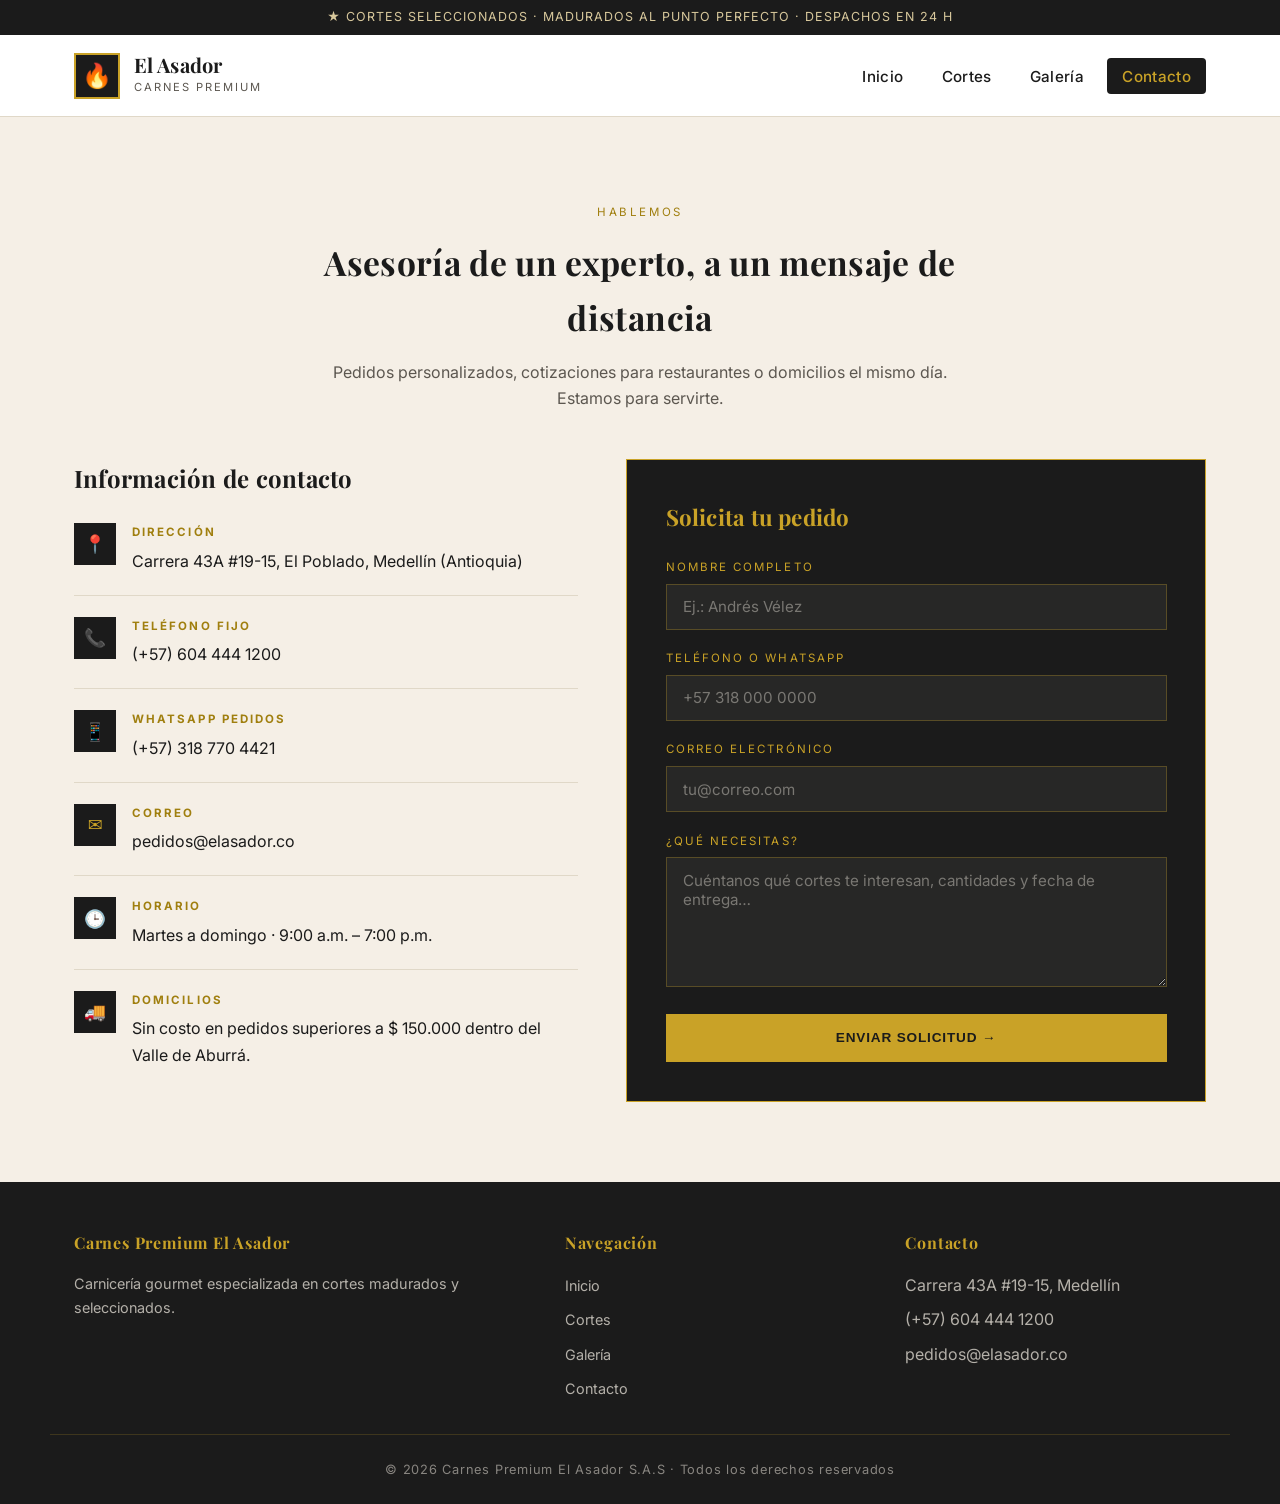
==== contacto.html @ 53019d3c "feat(contacto): agrega página de contacto con datos y formulario" ====
<!doctype html>
<html lang="es-CO">
  <head>
    <meta charset="utf-8" />
    <meta name="viewport" content="width=device-width, initial-scale=1.0" />
    <meta
      name="description"
      content="Contáctanos en Carnes Premium El Asador: dirección, teléfonos, correo y formulario para pedidos."
    />
    <title>Contacto · Carnes Premium El Asador</title>
    <link rel="preconnect" href="https://fonts.googleapis.com" />
    <link rel="preconnect" href="https://fonts.gstatic.com" crossorigin />
    <link
      rel="stylesheet"
      href="https://fonts.googleapis.com/css2?family=Inter:wght@400;500;600;700&family=Playfair+Display:wght@500;700&display=swap"
    />
    <link rel="stylesheet" href="css/styles.css" />
  </head>
  <body>
    <div class="barra-superior">★ Cortes seleccionados · Madurados al punto perfecto · Despachos en 24 h</div>

    <header class="encabezado">
      <div class="contenedor">
        <a class="marca" href="index.html">
          <span class="logo">🔥</span>
          <div>
            <h1>El Asador</h1>
            <p>Carnes Premium</p>
          </div>
        </a>
        <nav>
          <ul class="menu">
            <li><a href="index.html">Inicio</a></li>
            <li><a href="productos.html">Cortes</a></li>
            <li><a href="galeria.html">Galería</a></li>
            <li><a class="activo" href="contacto.html">Contacto</a></li>
          </ul>
        </nav>
      </div>
    </header>

    <section class="seccion">
      <div class="contenedor">
        <div class="seccion-encabezado">
          <span class="pretitulo">Hablemos</span>
          <h2>Asesoría de un experto, a un mensaje de distancia</h2>
          <p>
            Pedidos personalizados, cotizaciones para restaurantes o domicilios el mismo día.
            Estamos para servirte.
          </p>
        </div>

        <div class="contacto-grid">
          <div class="contacto-info">
            <h3>Información de contacto</h3>
            <ul>
              <li>
                <span class="icono">📍</span>
                <div>
                  <strong>Dirección</strong>
                  <span>Carrera 43A #19-15, El Poblado, Medellín (Antioquia)</span>
                </div>
              </li>
              <li>
                <span class="icono">📞</span>
                <div>
                  <strong>Teléfono fijo</strong>
                  <span>(+57) 604 444 1200</span>
                </div>
              </li>
              <li>
                <span class="icono">📱</span>
                <div>
                  <strong>WhatsApp pedidos</strong>
                  <span>(+57) 318 770 4421</span>
                </div>
              </li>
              <li>
                <span class="icono">✉️</span>
                <div>
                  <strong>Correo</strong>
                  <span>pedidos@elasador.co</span>
                </div>
              </li>
              <li>
                <span class="icono">🕒</span>
                <div>
                  <strong>Horario</strong>
                  <span>Martes a domingo · 9:00 a.m. – 7:00 p.m.</span>
                </div>
              </li>
              <li>
                <span class="icono">🚚</span>
                <div>
                  <strong>Domicilios</strong>
                  <span>Sin costo en pedidos superiores a $ 150.000 dentro del Valle de Aburrá.</span>
                </div>
              </li>
            </ul>
          </div>

          <form
            class="formulario"
            onsubmit="event.preventDefault(); alert('¡Gracias! Tu mensaje fue enviado. Te responderemos pronto.');"
          >
            <h3>Solicita tu pedido</h3>

            <label for="nombre">Nombre completo</label>
            <input id="nombre" type="text" placeholder="Ej.: Andrés Vélez" required />

            <label for="telefono">Teléfono o WhatsApp</label>
            <input id="telefono" type="tel" placeholder="+57 318 000 0000" required />

            <label for="correo">Correo electrónico</label>
            <input id="correo" type="email" placeholder="tu@correo.com" required />

            <label for="mensaje">¿Qué necesitas?</label>
            <textarea
              id="mensaje"
              placeholder="Cuéntanos qué cortes te interesan, cantidades y fecha de entrega…"
              required
            ></textarea>

            <button type="submit" class="boton" style="width: 100%; padding: 1.05rem">
              Enviar solicitud →
            </button>
          </form>
        </div>
      </div>
    </section>

    <footer class="pie">
      <div class="contenedor">
        <div>
          <h4>Carnes Premium El Asador</h4>
          <p style="font-size: 0.9rem">
            Carnicería gourmet especializada en cortes madurados y seleccionados.
          </p>
        </div>
        <div>
          <h4>Navegación</h4>
          <ul>
            <li><a href="index.html">Inicio</a></li>
            <li><a href="productos.html">Cortes</a></li>
            <li><a href="galeria.html">Galería</a></li>
            <li><a href="contacto.html">Contacto</a></li>
          </ul>
        </div>
        <div>
          <h4>Contacto</h4>
          <ul>
            <li>Carrera 43A #19-15, Medellín</li>
            <li>(+57) 604 444 1200</li>
            <li>pedidos@elasador.co</li>
          </ul>
        </div>
      </div>
      <p class="copy">© 2026 Carnes Premium El Asador S.A.S · Todos los derechos reservados</p>
    </footer>
  </body>
</html>
---- css/styles.css ----
/* Carnes Premium El Asador
 * Hoja de estilos principal — paleta carbón + dorado + crema.
 */

:root {
  --color-primario: #C9A227;        /* dorado / amber */
  --color-primario-oscuro: #A07F0F;
  --color-acento: #E63946;          /* rojo brasa */
  --color-fondo: #F5EFE6;           /* crema cálida */
  --color-superficie: #FFFFFF;
  --color-carbon: #1B1B1B;          /* casi negro */
  --color-carbon-2: #2D2A26;
  --color-texto: #1B1B1B;
  --color-texto-suave: #5C5750;
  --color-borde: #E0D8C8;
  --sombra: 0 4px 12px rgba(27, 27, 27, 0.08);
  --sombra-fuerte: 0 14px 30px rgba(27, 27, 27, 0.18);
  --radio: 4px;
  --fuente-titulo: "Playfair Display", "Times New Roman", serif;
  --fuente-cuerpo: "Inter", "Segoe UI", system-ui, sans-serif;
}

* {
  box-sizing: border-box;
  margin: 0;
  padding: 0;
}

html,
body {
  font-family: var(--fuente-cuerpo);
  color: var(--color-texto);
  background-color: var(--color-fondo);
  line-height: 1.65;
}

a {
  color: var(--color-primario-oscuro);
  text-decoration: none;
  transition: color 0.15s ease;
}
a:hover {
  color: var(--color-acento);
}

img {
  max-width: 100%;
  display: block;
}

h1,
h2,
h3 {
  font-family: var(--fuente-titulo);
  letter-spacing: 0.01em;
}

/* ===== Encabezado ===== */
.barra-superior {
  background-color: var(--color-carbon);
  color: #d8c89c;
  padding: 0.45rem 0;
  font-size: 0.78rem;
  text-align: center;
  letter-spacing: 0.08em;
  text-transform: uppercase;
}

.encabezado {
  background-color: var(--color-superficie);
  border-bottom: 1px solid var(--color-borde);
  position: sticky;
  top: 0;
  z-index: 50;
}

.contenedor {
  max-width: 1180px;
  margin: 0 auto;
  padding: 0 1.5rem;
}

.encabezado .contenedor {
  display: flex;
  align-items: center;
  justify-content: space-between;
  padding-top: 1.1rem;
  padding-bottom: 1.1rem;
}

.marca {
  display: flex;
  align-items: center;
  gap: 0.85rem;
  text-decoration: none;
  color: var(--color-texto);
}
.marca .logo {
  width: 46px;
  height: 46px;
  background-color: var(--color-carbon);
  color: var(--color-primario);
  display: grid;
  place-items: center;
  font-size: 1.5rem;
  border: 2px solid var(--color-primario);
}
.marca h1 {
  font-size: 1.25rem;
  line-height: 1.1;
  font-weight: 700;
}
.marca p {
  font-size: 0.7rem;
  color: var(--color-texto-suave);
  text-transform: uppercase;
  letter-spacing: 0.18em;
  margin-top: 2px;
}

.menu {
  display: flex;
  gap: 0.5rem;
  list-style: none;
}
.menu a {
  color: var(--color-texto);
  font-weight: 500;
  font-size: 0.95rem;
  padding: 0.55rem 0.95rem;
  border-radius: var(--radio);
  letter-spacing: 0.02em;
  transition: background-color 0.15s ease, color 0.15s ease;
}
.menu a:hover {
  background-color: var(--color-fondo);
  color: var(--color-acento);
}
.menu a.activo {
  background-color: var(--color-carbon);
  color: var(--color-primario);
}

/* ===== Hero ===== */
.hero {
  background-color: var(--color-carbon);
  background-image:
    radial-gradient(circle at 20% 30%, rgba(201, 162, 39, 0.18), transparent 50%),
    radial-gradient(circle at 80% 70%, rgba(230, 57, 70, 0.12), transparent 50%);
  color: #f5efe6;
  padding: 5.5rem 0;
}
.hero .contenedor {
  display: grid;
  grid-template-columns: 1.1fr 0.9fr;
  gap: 3rem;
  align-items: center;
}
@media (max-width: 820px) {
  .hero .contenedor {
    grid-template-columns: 1fr;
    text-align: center;
  }
}
.hero .etiqueta {
  display: inline-block;
  font-size: 0.72rem;
  letter-spacing: 0.22em;
  text-transform: uppercase;
  color: var(--color-primario);
  border: 1px solid var(--color-primario);
  padding: 0.35rem 0.85rem;
  margin-bottom: 1.2rem;
}
.hero h2 {
  font-size: 3rem;
  line-height: 1.1;
  margin-bottom: 1rem;
}
.hero h2 em {
  color: var(--color-primario);
  font-style: normal;
  font-family: var(--fuente-titulo);
}
.hero p {
  font-size: 1.05rem;
  margin-bottom: 2rem;
  opacity: 0.88;
  max-width: 520px;
}
@media (max-width: 820px) {
  .hero p {
    margin-left: auto;
    margin-right: auto;
  }
}
.hero-tarjeta {
  background-color: rgba(245, 239, 230, 0.06);
  border: 1px solid rgba(201, 162, 39, 0.25);
  padding: 2rem;
  position: relative;
}
.hero-tarjeta::before {
  content: "";
  position: absolute;
  inset: -8px;
  border: 1px solid rgba(201, 162, 39, 0.15);
  pointer-events: none;
}
.hero-tarjeta dt {
  font-size: 0.7rem;
  letter-spacing: 0.18em;
  text-transform: uppercase;
  color: var(--color-primario);
  margin-bottom: 0.3rem;
}
.hero-tarjeta dd {
  font-size: 1.05rem;
  margin-bottom: 1.3rem;
  font-family: var(--fuente-titulo);
}
.hero-tarjeta dd:last-child {
  margin-bottom: 0;
}

.boton {
  display: inline-block;
  background-color: var(--color-primario);
  color: var(--color-carbon);
  padding: 0.95rem 1.8rem;
  font-weight: 600;
  text-decoration: none;
  letter-spacing: 0.06em;
  text-transform: uppercase;
  font-size: 0.85rem;
  border: none;
  cursor: pointer;
  transition: background-color 0.15s ease, color 0.15s ease;
}
.boton:hover {
  background-color: var(--color-fondo);
  color: var(--color-carbon);
}
.boton.secundario {
  background-color: transparent;
  color: var(--color-primario);
  border: 1px solid var(--color-primario);
}
.boton.secundario:hover {
  background-color: var(--color-primario);
  color: var(--color-carbon);
}

/* ===== Secciones ===== */
.seccion {
  padding: 5rem 0;
}
.seccion-encabezado {
  text-align: center;
  max-width: 640px;
  margin: 0 auto 3rem;
}
.seccion-encabezado .pretitulo {
  display: inline-block;
  font-size: 0.72rem;
  letter-spacing: 0.22em;
  text-transform: uppercase;
  color: var(--color-primario-oscuro);
  margin-bottom: 0.8rem;
}
.seccion-encabezado h2 {
  font-size: 2.1rem;
  margin-bottom: 0.8rem;
}
.seccion-encabezado p {
  color: var(--color-texto-suave);
  font-size: 1rem;
}

/* ===== Características (home) ===== */
.caracteristicas {
  display: grid;
  grid-template-columns: repeat(auto-fit, minmax(240px, 1fr));
  gap: 1.5rem;
}
.caracteristica {
  background-color: var(--color-superficie);
  padding: 2rem 1.6rem;
  border: 1px solid var(--color-borde);
  position: relative;
  transition: transform 0.18s ease, box-shadow 0.18s ease;
}
.caracteristica:hover {
  transform: translateY(-4px);
  box-shadow: var(--sombra-fuerte);
}
.caracteristica .numero {
  position: absolute;
  top: 1rem;
  right: 1.2rem;
  font-family: var(--fuente-titulo);
  font-size: 2.6rem;
  color: var(--color-primario);
  opacity: 0.35;
  line-height: 1;
}
.caracteristica .icono {
  font-size: 1.8rem;
  margin-bottom: 1rem;
}
.caracteristica h3 {
  font-size: 1.15rem;
  margin-bottom: 0.5rem;
}
.caracteristica p {
  color: var(--color-texto-suave);
  font-size: 0.95rem;
}

/* ===== Productos ===== */
.tabs-categoria {
  display: flex;
  flex-wrap: wrap;
  justify-content: center;
  gap: 0.5rem;
  margin-bottom: 2.5rem;
}
.tabs-categoria span {
  padding: 0.5rem 1.1rem;
  font-size: 0.82rem;
  letter-spacing: 0.1em;
  text-transform: uppercase;
  border: 1px solid var(--color-borde);
  background-color: var(--color-superficie);
}
.tabs-categoria span.activo {
  background-color: var(--color-carbon);
  color: var(--color-primario);
  border-color: var(--color-carbon);
}

.productos {
  display: grid;
  grid-template-columns: repeat(auto-fill, minmax(260px, 1fr));
  gap: 1.8rem;
}
.producto {
  background-color: var(--color-superficie);
  border: 1px solid var(--color-borde);
  display: flex;
  flex-direction: column;
  transition: transform 0.2s ease, box-shadow 0.2s ease, border-color 0.2s ease;
}
.producto:hover {
  transform: translateY(-3px);
  box-shadow: var(--sombra-fuerte);
  border-color: var(--color-primario);
}
.producto .imagen {
  height: 200px;
  display: grid;
  place-items: center;
  font-size: 4rem;
  background-color: var(--color-carbon);
  color: var(--color-primario);
  position: relative;
}
.producto .badge {
  position: absolute;
  top: 0.8rem;
  left: 0.8rem;
  background-color: var(--color-acento);
  color: white;
  font-size: 0.65rem;
  letter-spacing: 0.12em;
  text-transform: uppercase;
  padding: 0.3rem 0.65rem;
  font-weight: 600;
}
.producto .info {
  padding: 1.4rem 1.3rem 1.5rem;
  display: flex;
  flex-direction: column;
  gap: 0.4rem;
}
.producto .categoria {
  font-size: 0.7rem;
  letter-spacing: 0.18em;
  text-transform: uppercase;
  color: var(--color-primario-oscuro);
}
.producto h3 {
  font-size: 1.2rem;
  font-weight: 700;
}
.producto .descripcion {
  color: var(--color-texto-suave);
  font-size: 0.9rem;
  margin-top: 0.2rem;
  flex: 1;
}
.producto .pie-producto {
  display: flex;
  justify-content: space-between;
  align-items: center;
  padding-top: 1rem;
  border-top: 1px solid var(--color-borde);
  margin-top: 0.8rem;
}
.producto .precio {
  font-family: var(--fuente-titulo);
  font-size: 1.4rem;
  color: var(--color-carbon);
  font-weight: 700;
}
.producto .unidad {
  font-size: 0.78rem;
  color: var(--color-texto-suave);
}

/* ===== Contacto ===== */
.contacto-grid {
  display: grid;
  grid-template-columns: 1fr 1.15fr;
  gap: 3rem;
  align-items: start;
}
@media (max-width: 820px) {
  .contacto-grid {
    grid-template-columns: 1fr;
  }
}
.contacto-info h3 {
  font-size: 1.5rem;
  margin-bottom: 1.5rem;
}
.contacto-info ul {
  list-style: none;
  display: grid;
  gap: 1.3rem;
}
.contacto-info li {
  display: flex;
  align-items: flex-start;
  gap: 1rem;
  padding-bottom: 1.3rem;
  border-bottom: 1px solid var(--color-borde);
}
.contacto-info li:last-child {
  border-bottom: none;
}
.contacto-info .icono {
  width: 42px;
  height: 42px;
  background-color: var(--color-carbon);
  color: var(--color-primario);
  display: grid;
  place-items: center;
  flex-shrink: 0;
  font-size: 1.1rem;
}
.contacto-info strong {
  display: block;
  font-size: 0.72rem;
  letter-spacing: 0.18em;
  text-transform: uppercase;
  color: var(--color-primario-oscuro);
  margin-bottom: 0.35rem;
}
.contacto-info span {
  color: var(--color-texto);
  font-size: 1rem;
}

.formulario {
  background-color: var(--color-carbon);
  color: var(--color-fondo);
  padding: 2.4rem;
  border: 1px solid var(--color-primario);
}
.formulario h3 {
  color: var(--color-primario);
  font-size: 1.4rem;
  margin-bottom: 1.4rem;
}
.formulario label {
  display: block;
  font-size: 0.72rem;
  letter-spacing: 0.18em;
  text-transform: uppercase;
  color: var(--color-primario);
  margin-bottom: 0.4rem;
}
.formulario input,
.formulario textarea {
  width: 100%;
  background-color: rgba(245, 239, 230, 0.05);
  border: 1px solid rgba(201, 162, 39, 0.3);
  color: var(--color-fondo);
  padding: 0.8rem 1rem;
  font-family: inherit;
  font-size: 0.95rem;
  margin-bottom: 1.2rem;
  border-radius: 0;
}
.formulario input::placeholder,
.formulario textarea::placeholder {
  color: rgba(245, 239, 230, 0.4);
}
.formulario input:focus,
.formulario textarea:focus {
  outline: none;
  border-color: var(--color-primario);
  background-color: rgba(245, 239, 230, 0.1);
}
.formulario textarea {
  min-height: 130px;
  resize: vertical;
}

/* ===== Galería ===== */
.galeria {
  display: grid;
  grid-template-columns: repeat(12, 1fr);
  gap: 1rem;
}
.galeria figure {
  position: relative;
  overflow: hidden;
  background-color: var(--color-carbon);
  color: var(--color-primario);
  cursor: pointer;
}
.galeria figure:nth-child(1) { grid-column: span 6; }
.galeria figure:nth-child(2) { grid-column: span 6; }
.galeria figure:nth-child(3) { grid-column: span 4; }
.galeria figure:nth-child(4) { grid-column: span 4; }
.galeria figure:nth-child(5) { grid-column: span 4; }
.galeria figure:nth-child(6) { grid-column: span 6; }
.galeria figure:nth-child(7) { grid-column: span 6; }
.galeria figure:nth-child(8) { grid-column: span 12; }
@media (max-width: 720px) {
  .galeria figure {
    grid-column: span 12 !important;
  }
}
.galeria .imagen {
  height: 240px;
  display: grid;
  place-items: center;
  font-size: 4rem;
  transition: transform 0.4s ease;
}
.galeria figure:nth-child(8) .imagen {
  height: 280px;
  font-size: 5rem;
}
.galeria figure:hover .imagen {
  transform: scale(1.06);
}
.galeria figcaption {
  position: absolute;
  inset: auto 0 0 0;
  background: linear-gradient(to top, rgba(27, 27, 27, 0.95) 30%, transparent);
  padding: 2rem 1.4rem 1.2rem;
  color: var(--color-fondo);
}
.galeria figcaption strong {
  display: block;
  font-family: var(--fuente-titulo);
  font-size: 1.1rem;
  margin-bottom: 0.2rem;
}
.galeria figcaption span {
  font-size: 0.85rem;
  opacity: 0.85;
}

/* ===== Pie ===== */
.pie {
  background-color: var(--color-carbon);
  color: rgba(245, 239, 230, 0.7);
  padding: 3rem 0 1.5rem;
  margin-top: 0;
}
.pie .contenedor {
  display: grid;
  grid-template-columns: 1.5fr 1fr 1fr;
  gap: 2.5rem;
  padding-bottom: 2rem;
  border-bottom: 1px solid rgba(201, 162, 39, 0.2);
}
@media (max-width: 720px) {
  .pie .contenedor {
    grid-template-columns: 1fr;
  }
}
.pie h4 {
  font-family: var(--fuente-titulo);
  color: var(--color-primario);
  font-size: 1rem;
  margin-bottom: 1rem;
  letter-spacing: 0.05em;
}
.pie ul {
  list-style: none;
  display: grid;
  gap: 0.5rem;
}
.pie a {
  color: rgba(245, 239, 230, 0.7);
  font-size: 0.9rem;
}
.pie a:hover {
  color: var(--color-primario);
}
.pie .copy {
  text-align: center;
  font-size: 0.8rem;
  letter-spacing: 0.06em;
  padding-top: 1.5rem;
  color: rgba(245, 239, 230, 0.5);
}

/* ===== Utilidades ===== */
.texto-centro { text-align: center; }
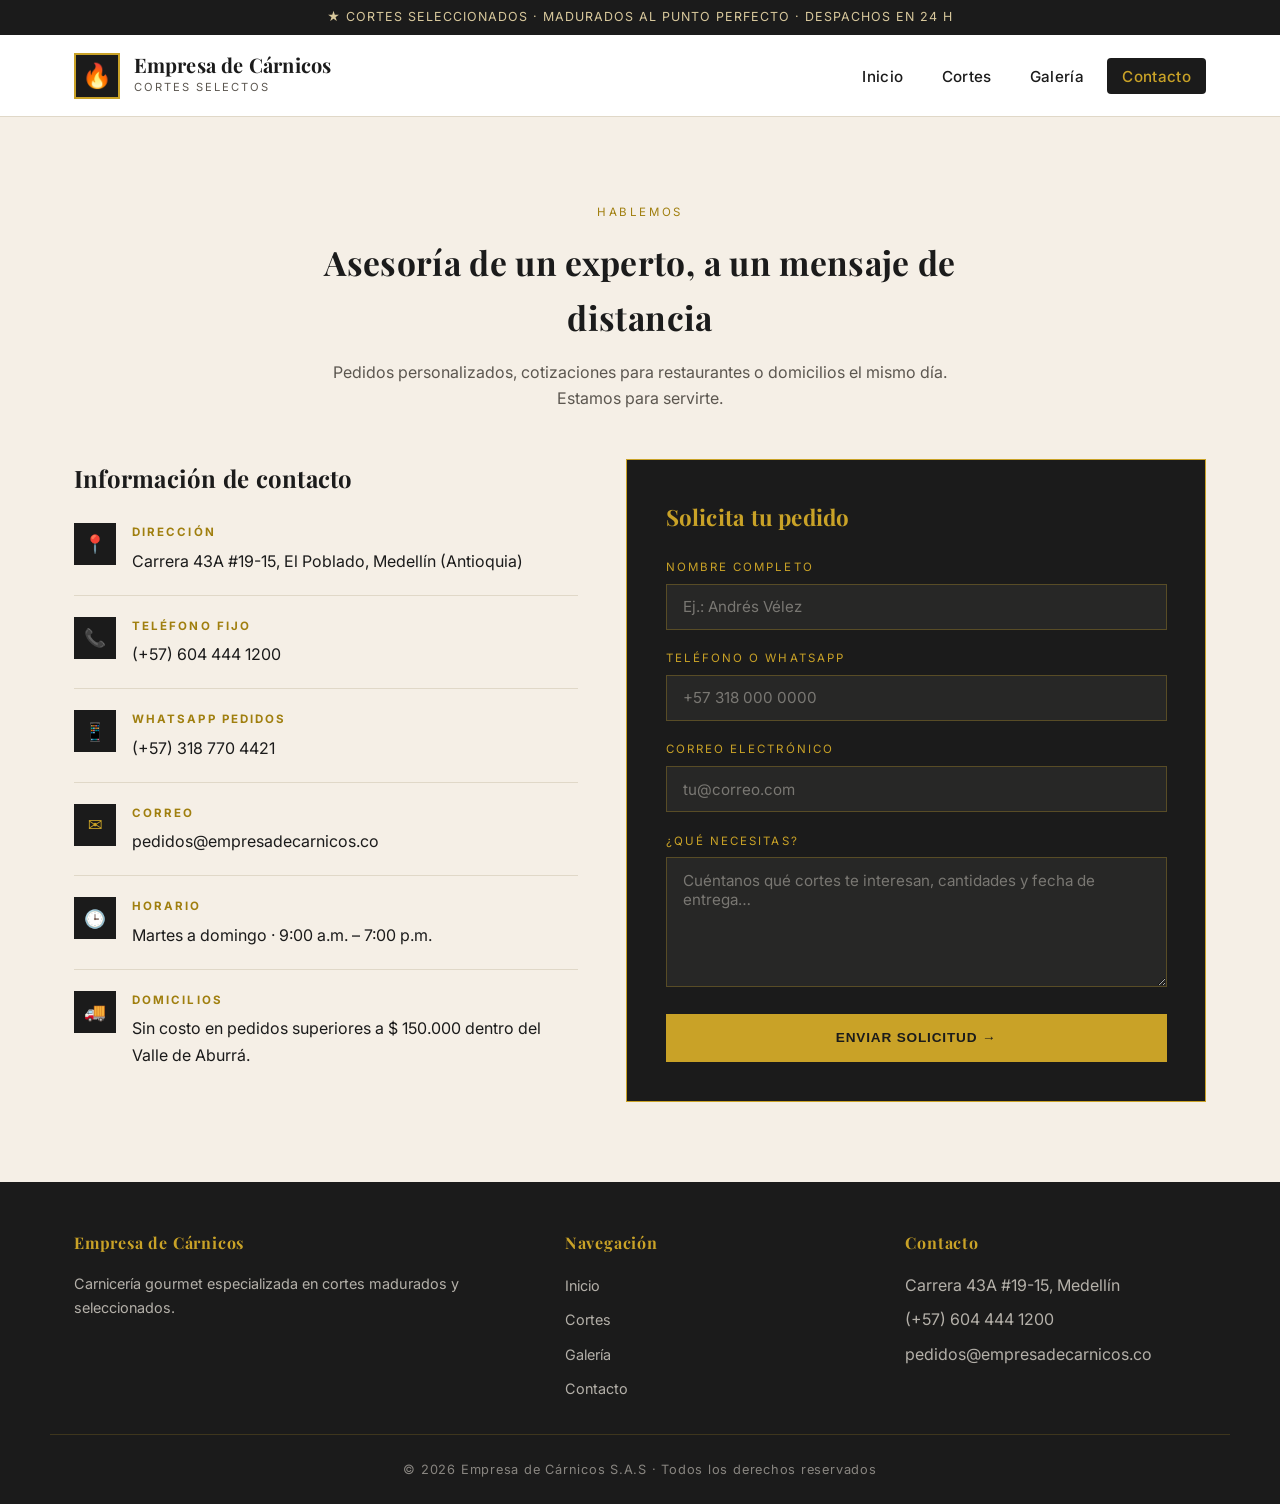
==== commit e9e00599: "refactor: renombra marca a Empresa de Cárnicos Cambia todas las referencias del nombre comercial en " ====
--- a/contacto.html
+++ b/contacto.html
@@ -5,9 +5,9 @@
     <meta name="viewport" content="width=device-width, initial-scale=1.0" />
     <meta
       name="description"
-      content="Contáctanos en Carnes Premium El Asador: dirección, teléfonos, correo y formulario para pedidos."
+      content="Contáctanos en Empresa de Cárnicos: dirección, teléfonos, correo y formulario para pedidos."
     />
-    <title>Contacto · Carnes Premium El Asador</title>
+    <title>Contacto · Empresa de Cárnicos</title>
     <link rel="preconnect" href="https://fonts.googleapis.com" />
     <link rel="preconnect" href="https://fonts.gstatic.com" crossorigin />
     <link
@@ -24,8 +24,8 @@
         <a class="marca" href="index.html">
           <span class="logo">🔥</span>
           <div>
-            <h1>El Asador</h1>
-            <p>Carnes Premium</p>
+            <h1>Empresa de Cárnicos</h1>
+            <p>Cortes selectos</p>
           </div>
         </a>
         <nav>
@@ -79,7 +79,7 @@
                 <span class="icono">✉️</span>
                 <div>
                   <strong>Correo</strong>
-                  <span>pedidos@elasador.co</span>
+                  <span>pedidos@empresadecarnicos.co</span>
                 </div>
               </li>
               <li>
@@ -132,7 +132,7 @@
     <footer class="pie">
       <div class="contenedor">
         <div>
-          <h4>Carnes Premium El Asador</h4>
+          <h4>Empresa de Cárnicos</h4>
           <p style="font-size: 0.9rem">
             Carnicería gourmet especializada en cortes madurados y seleccionados.
           </p>
@@ -151,11 +151,11 @@
           <ul>
             <li>Carrera 43A #19-15, Medellín</li>
             <li>(+57) 604 444 1200</li>
-            <li>pedidos@elasador.co</li>
+            <li>pedidos@empresadecarnicos.co</li>
           </ul>
         </div>
       </div>
-      <p class="copy">© 2026 Carnes Premium El Asador S.A.S · Todos los derechos reservados</p>
+      <p class="copy">© 2026 Empresa de Cárnicos S.A.S · Todos los derechos reservados</p>
     </footer>
   </body>
 </html>
--- a/css/styles.css
+++ b/css/styles.css
@@ -1,4 +1,4 @@
-/* Carnes Premium El Asador
+/* Empresa de Cárnicos
  * Hoja de estilos principal — paleta carbón + dorado + crema.
  */
 
